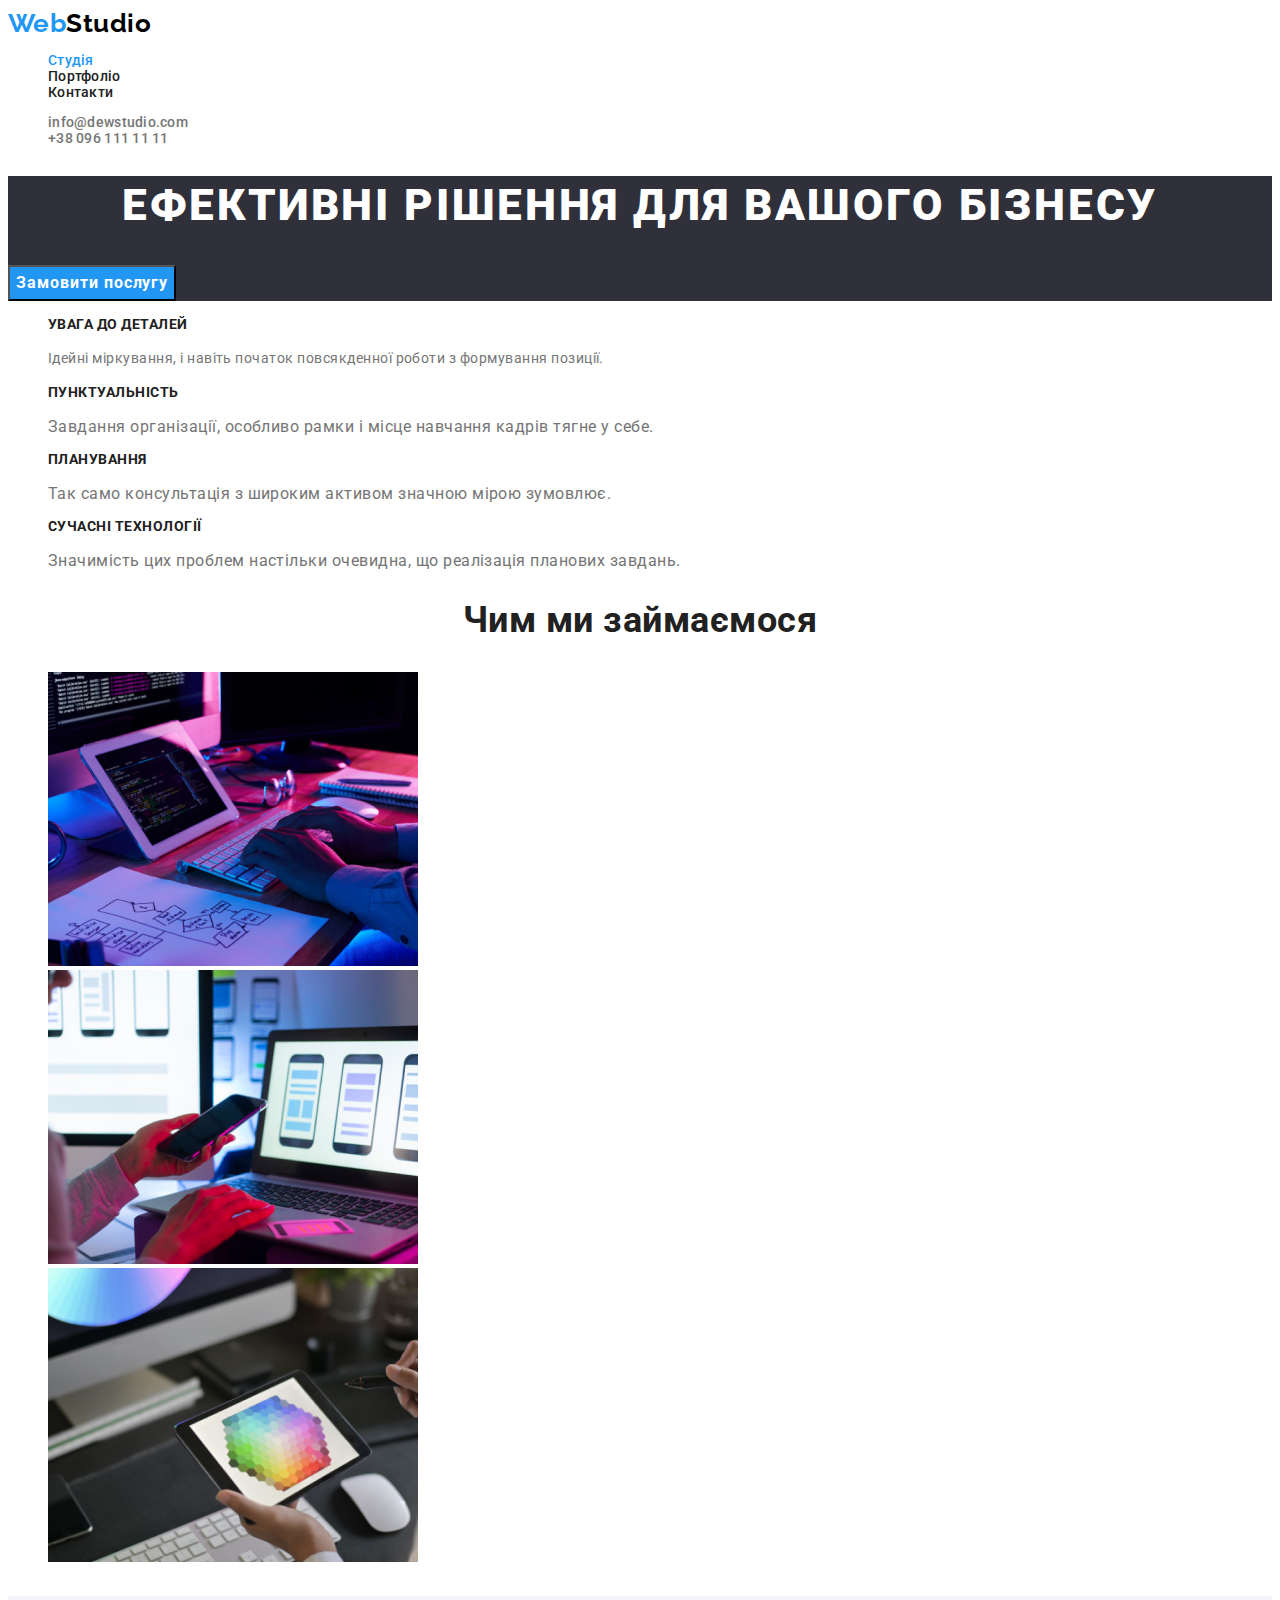
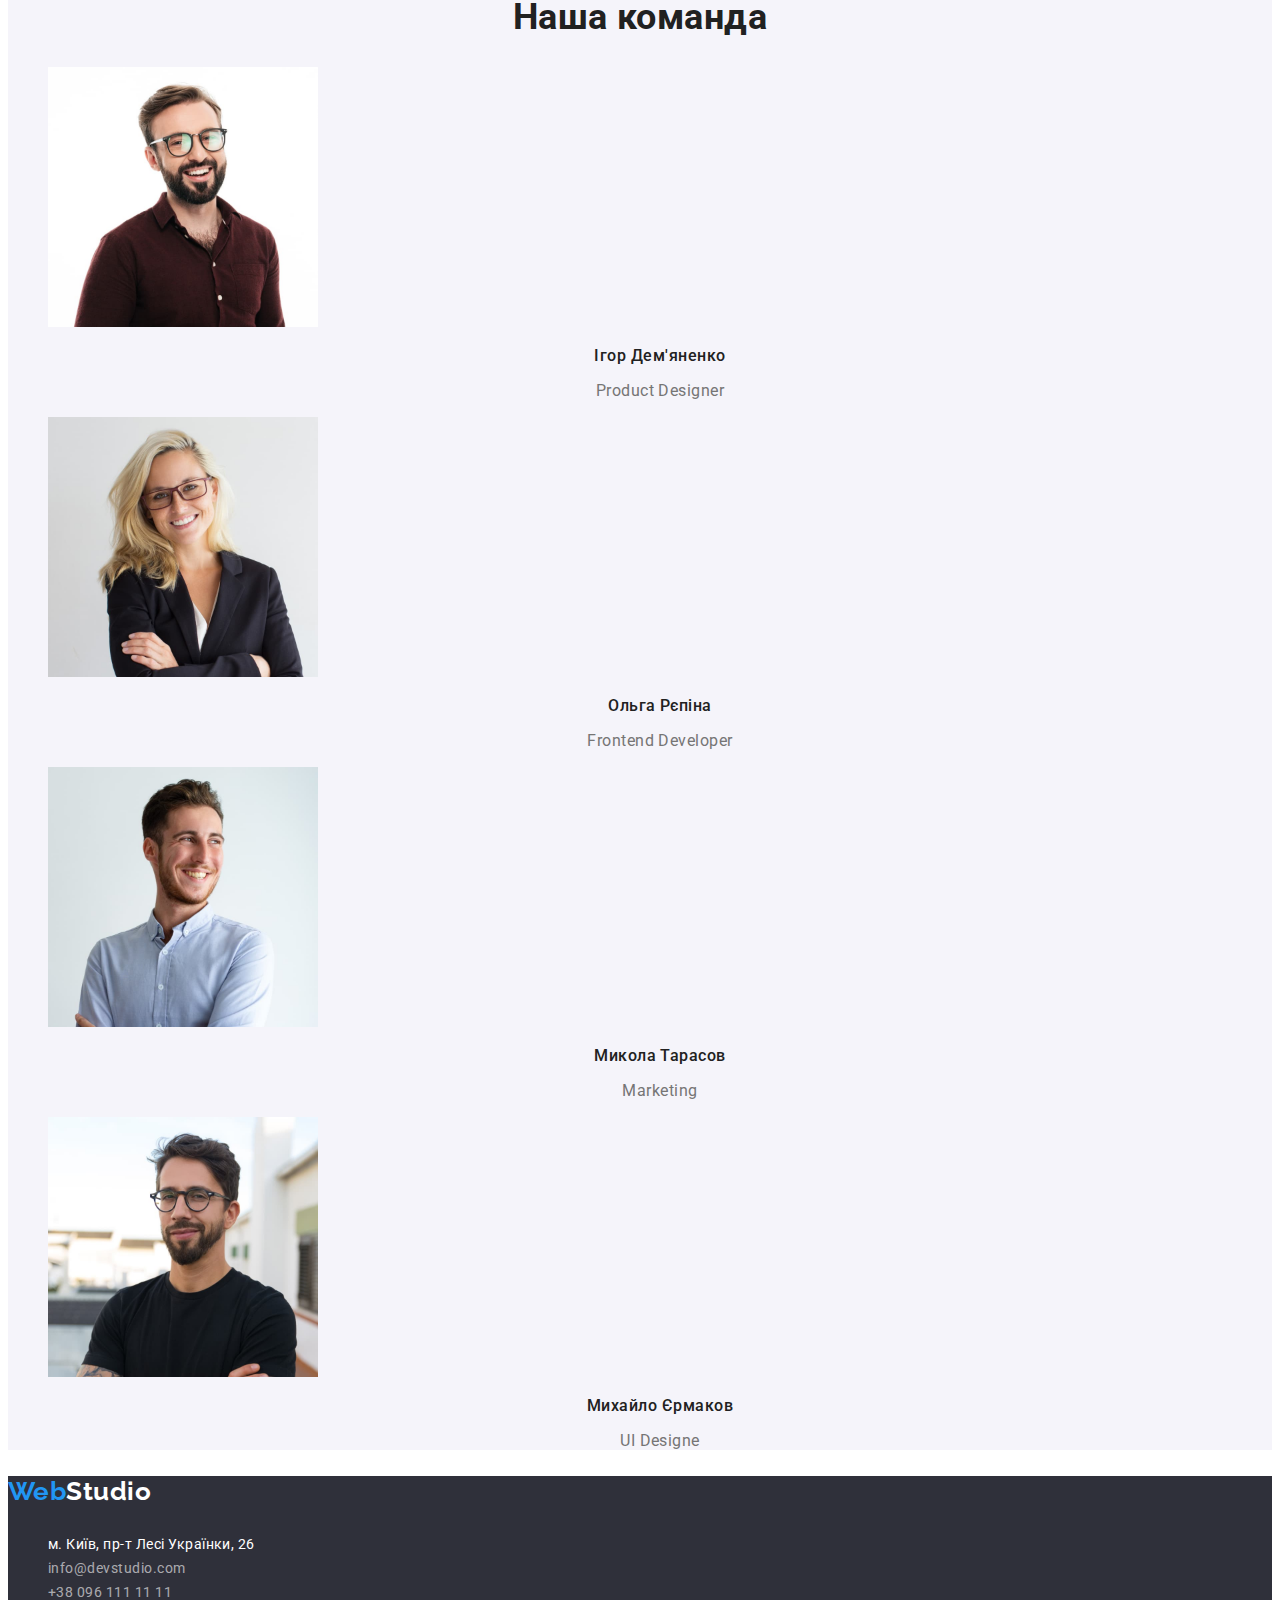
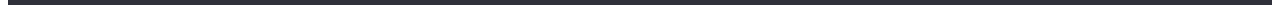
==== index.html @ 4470a8de "Initial commit" ====
<!DOCTYPE html>
<html lang="uk">
  <head>
    <meta charset="UTF-8" />
    <meta http-equiv="X-UA-Compatible" content="IE=edge" />
    <meta name="viewport" content="width=device-width, initial-scale=1.0" />
    <title>WebStudio2.1</title>
    <link rel="preconnect" href="https://fonts.googleapis.com" />
    <link rel="preconnect" href="https://fonts.gstatic.com" crossorigin />
    <link
      href="https://fonts.googleapis.com/css2?family=Raleway:wght@700&family=Roboto:wght@400;500;700;900&display=swap"
      rel="stylesheet"
    />
    <link rel="stylesheet" href="./css/styles.css" />
  </head>
  <body>
    <header>
      <nav>
        <a href="./index.html" class="logo">Web<span class="logo-nav">Studio</span></a>
        <ul class="nav-list">
          <li><a href="./index.html" class="nav-link curent">Студія</a></li>
          <li><a href="./portfolio.html" class="nav-link">Портфоліо</a></li>
          <li><a href="#" class="nav-link">Контакти</a></li>
        </ul>
      </nav>
      <ul class="nav-list">
        <li><a href="mailto:info@dewstudio.com" class="nav-button">info@dewstudio.com</a></li>
        <li><a href="tel:+380961111111" class="nav-button">+38 096 111 11 11</a></li>
      </ul>
    </header>
    <main>
      <section class="hero">
        <h1 class="hero-title">Ефективні рішення для вашого бізнесу</h1>
        <button type="button" class="hero-button">Замовити послугу</button>
      </section>
      <section class="benefits">
        <h2 class="visually-hidden">Наші переваги</h2>
        <ul class="benefits-list">
          <li>
            <h3 class="benefits-list-title">Увага до деталей</h3>
            <p class="benefits-discraption">Ідейні міркування, і навіть початок повсякденної роботи з формування позиції.</p>
          </li>
          <li>
            <h3 class="benefits-list-title">Пунктуальність</h3>
            <p>Завдання організації, особливо рамки і місце навчання кадрів тягне у себе.</p>
          </li>
          <li>
            <h3 class="benefits-list-title">Планування</h3>
            <p>Так само консультація з широким активом значною мірою зумовлює.</p>
          </li>
          <li>
            <h3 class="benefits-list-title">Сучасні технології</h3>
            <p>Значимість цих проблем настільки очевидна, що реалізація планових завдань.</p>
          </li>
        </ul>
      </section>
      <section class="discription">
        <h2 class="discription-title">Чим ми займаємося</h2>
        <ul class="discription-list">
          <li>
            <img src="./images/boxone.png" alt="людина верстає код" width="370" />
          </li>
          <li>
            <img src="./images/box2.png" alt="людина створює додатки для смартфонів" width="370" />
          </li>
          <li>
            <img
              src="./images/box3.png"
              alt="людина обирає колір з політри на смартфоні"
              width="370"
            />
          </li>
        </ul>
      </section>
      <section class="team">
        <h2 class="team-title">Наша команда</h2>
        <ul class="team-list">
          <li>
            <img src="./images/igor.jpg" alt="чоловік в окулярах" width="270" />
            <h3 class="team-name">Ігор Дем'яненко</h3>
            <p class="team-position">Product Designer</p>
          </li>
          <li>
            <img src="./images/olga.jpg" alt="білява дівчинка в окулярах" width="270" />
            <h3 class="team-name">Ольга Рєпіна</h3>
            <p class="team-position">Frontend Developer</p>
          </li>
          <li>
            <img src="./images/mikola.jpg" alt="чоловік в сорочці посміхається" width="270" />
            <h3 class="team-name">Микола Тарасов</h3>
            <p class="team-position">Marketing</p>
          </li>
          <li>
            <img
              src="./images/mihaylo.jpg"
              alt="чоловік в окулярах та чорній футболці"
              width="270"
            />
            <h3 class="team-name">Михайло Єрмаков</h3>
            <p class="team-position">UI Designe</p>
          </li>
        </ul>
      </section>
    </main>
    <footer class="contacts">
      <p class="logo">Web<span class="logo-footer">Studio</span></p>
      <address>
        <ul class="contact-list">
          <li>
            <a
              href="https://goo.gl/maps/CPtrU1FHBa2aNyZL9"
              target="_blank"
              rel="noopener noreferrer nofollow"
              class="contact-adress"
              >м. Київ, пр-т Лесі Українки, 26</a
            >
          </li>
          <li><a href="mailto:info@devstudio.com" class="contact-mail">info@devstudio.com</a></li>
          <li><a href="tel:+380961111111" class="contact-tel">+38 096 111 11 11</a></li>
        </ul>
      </address>
    </footer>
  </body>
</html>
---- css/styles.css ----
/* основной фоновий цвет */
/* основной цвет текста */
/* color: ; */
/* вторичный цвет фона */
/* #2F303A */
/* акцент */
/* #2196F3 */
/* вторичний цвет текста */
/*  */

:root {
    --primary-text-color: #757575;
    --title-text-color: #212121;
    --accent-color: #2196F3;
    --alternative-accent-color: #188CE8;
    --alternative-text-color: #FFFFFF;
    --logo-text-color: #000000;
    --contacts-transparent-text: rgba(255, 255, 255, 0.6);
    --primary-background-color: #FFFFFF;
    --secondary-background-color: #2F303A;
    --alternative-background-color: #F5F4FA;
    }

body {
    background-color: var(--primary-background-color);
    color: var(--primary-text-color);
    font-family: Roboto, sans-serif;
    letter-spacing: 0.03em;
}
/* логотип */

.logo {
    color: var(--accent-color);
    text-decoration: none;
    font-family: Raleway, sans-serif;
    font-weight: 700;
    font-size: 26px;
    line-height: 1.19;
    
}
.logo-nav {
    color: var(--logo-text-color)}

    /* навигация */

.nav-list,
.nav-button {
    font-weight: 500;
    font-size: 14px;
    line-height:1.14;
    letter-spacing: 0.02em;
}


.nav-list {
    list-style: none;
}

.nav-link {
    color: var(--title-text-color);
    text-decoration: none;
    }
.nav-link:hover,
.nav-link:focus {
    color: var(--accent-color);
    }

.nav-button {
    color: var(--primary-text-color);
    text-decoration: none;}

.nav-button:hover,
.nav-button:focus {
    color: var(--accent-color);}

    .curent {
        color: var(--accent-color);
    }
    /* Герой */

.hero {
    background-color: var(--secondary-background-color);
}

.hero-title {
    color: var(--alternative-text-color);
    font-weight: 900;
    font-size: 44px;
    line-height: 1.36;
    text-align: center;
    letter-spacing: 0.06em;
    text-transform: uppercase;
    border: transparent;
}

.hero-button {
    background-color: var(--accent-color);
    color: var(--alternative-text-color);
    font-family: inherit;
    font-weight: 700;
    font-size: 16px;
    line-height: 1.87;
    letter-spacing: 0.06em;
    cursor: pointer;
}


.hero-button:hover,
.hero-button:focus {
    background-color: var(--alternative-accent-color);
}
/* Наши преимущества */

.visually-hidden {
    position: absolute;
    white-space: nowrap;
    width: 1px;
    height: 1px;
    overflow: hidden;
    border: 0;
    padding: 0;
    clip: rect(0 0 0 0);
    clip-path: inset(50%);
    margin: -1px;
}

.benefits-list-title {
    color: var(--title-text-color);
    font-weight: 700;
    font-size: 14px;
    line-height: 1.14;
    text-transform: uppercase;
}

.benefits-list {
    list-style: none;
}

.benefits-discraption {
    font-size: 14px;
    line-height: 1.71;
}

/* Чем мы занимаемся */

.discription-title {
    color: var(--title-text-color);
    font-weight: 700;
    font-size: 36px;
    line-height: 1.16;
    text-align: center;
}

.discription-list {
    list-style: none;
}

/* Наша команда */

.team {
    background-color: var(--alternative-background-color);
}

.team-title {
    color: var(--title-text-color);
    font-weight: 700;
    font-size: 36px;
    line-height: 1,16;
    text-align: center;
}

.team-list {
    list-style: none;
}

.team-name {      
    color: var(--title-text-color);
    font-weight: 500;
    font-size: 16px;
    line-height: 1.18;
    text-align: center;
}

.team-position {

    font-weight: 400;
    font-size: 16px;
    line-height: 1.18;
    text-align: center;
}

/* Футер */

.contacts {
    background-color: var(--secondary-background-color);
}

.logo-footer {
    color: var(--alternative-text-color);
}

.contact-list {
    list-style: none;
    
}

.contact-adress {
    color: var(--alternative-text-color);
    text-decoration: none;
    font-style: normal;
    font-size: 14px;
    line-height: 1.71;
}

.contact-mail,
.contact-tel {
    color: var(--contacts-transparent-text);
    text-decoration: none;
    font-style: normal;
    font-size: 14px;
    line-height: 1.71;
}

.contact-adress:hover,
.contact-adress:focus,
.contact-mail:hover,
.contact-mail:focus,
.contact-tel:hover,
.contact-tel:focus {
    color: var(--accent-color);
}

/* Портфоліо */

/* Фільтри */

.filters {
    list-style: none;
}

.filter-button {
    background-color: var(--alternative-background-color);
    color: var(--title-text-color);
    font-family: inherit;
    font-weight: 500;
    font-size: 16px;
    line-height: 1.62;
    text-align: center;
    letter-spacing: 0.03em;
    border: transparent;
    cursor:pointer;
    }

.filter-button:hover,
.filter-button:focus {
    background-color: var(--accent-color);
    color: var(--alternative-text-color);
}

/* Проекты */

.project-list {
    list-style: none;
}

.projects-title {
    color:  var(--title-text-color);
}
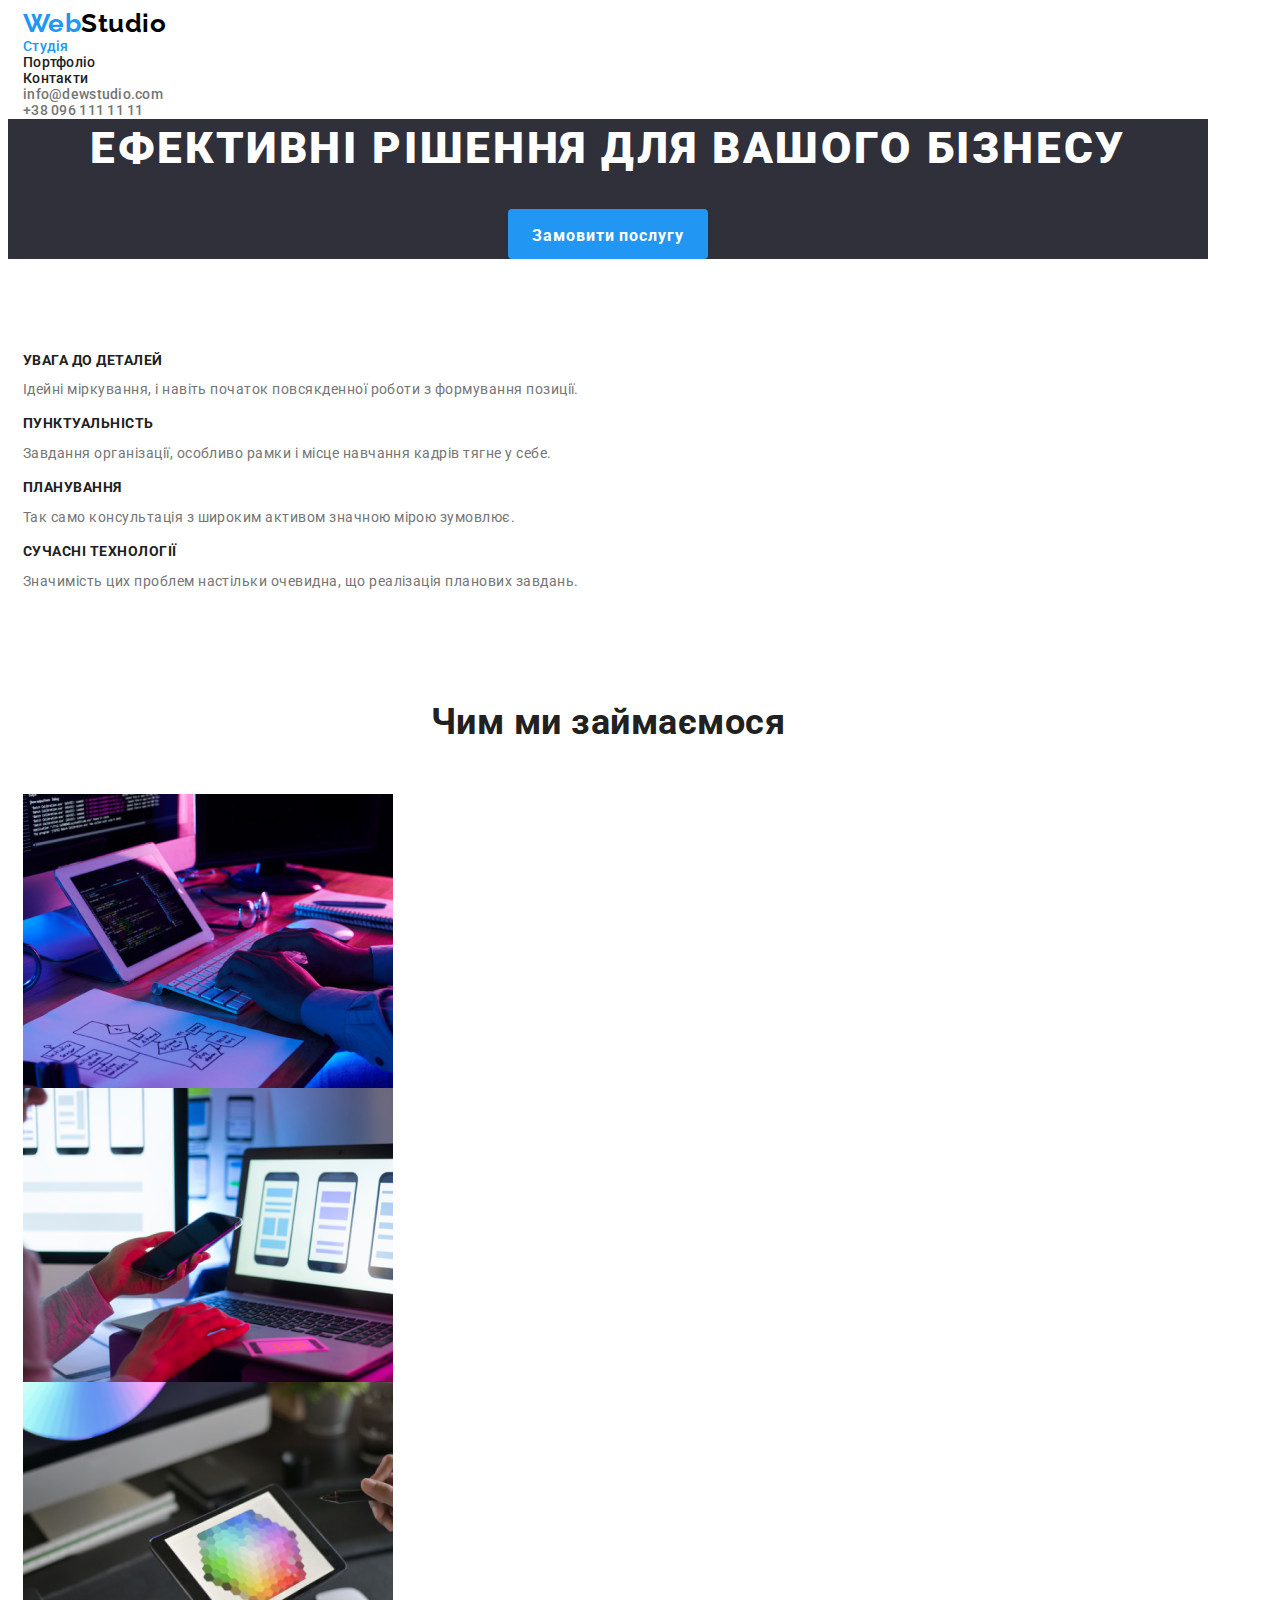
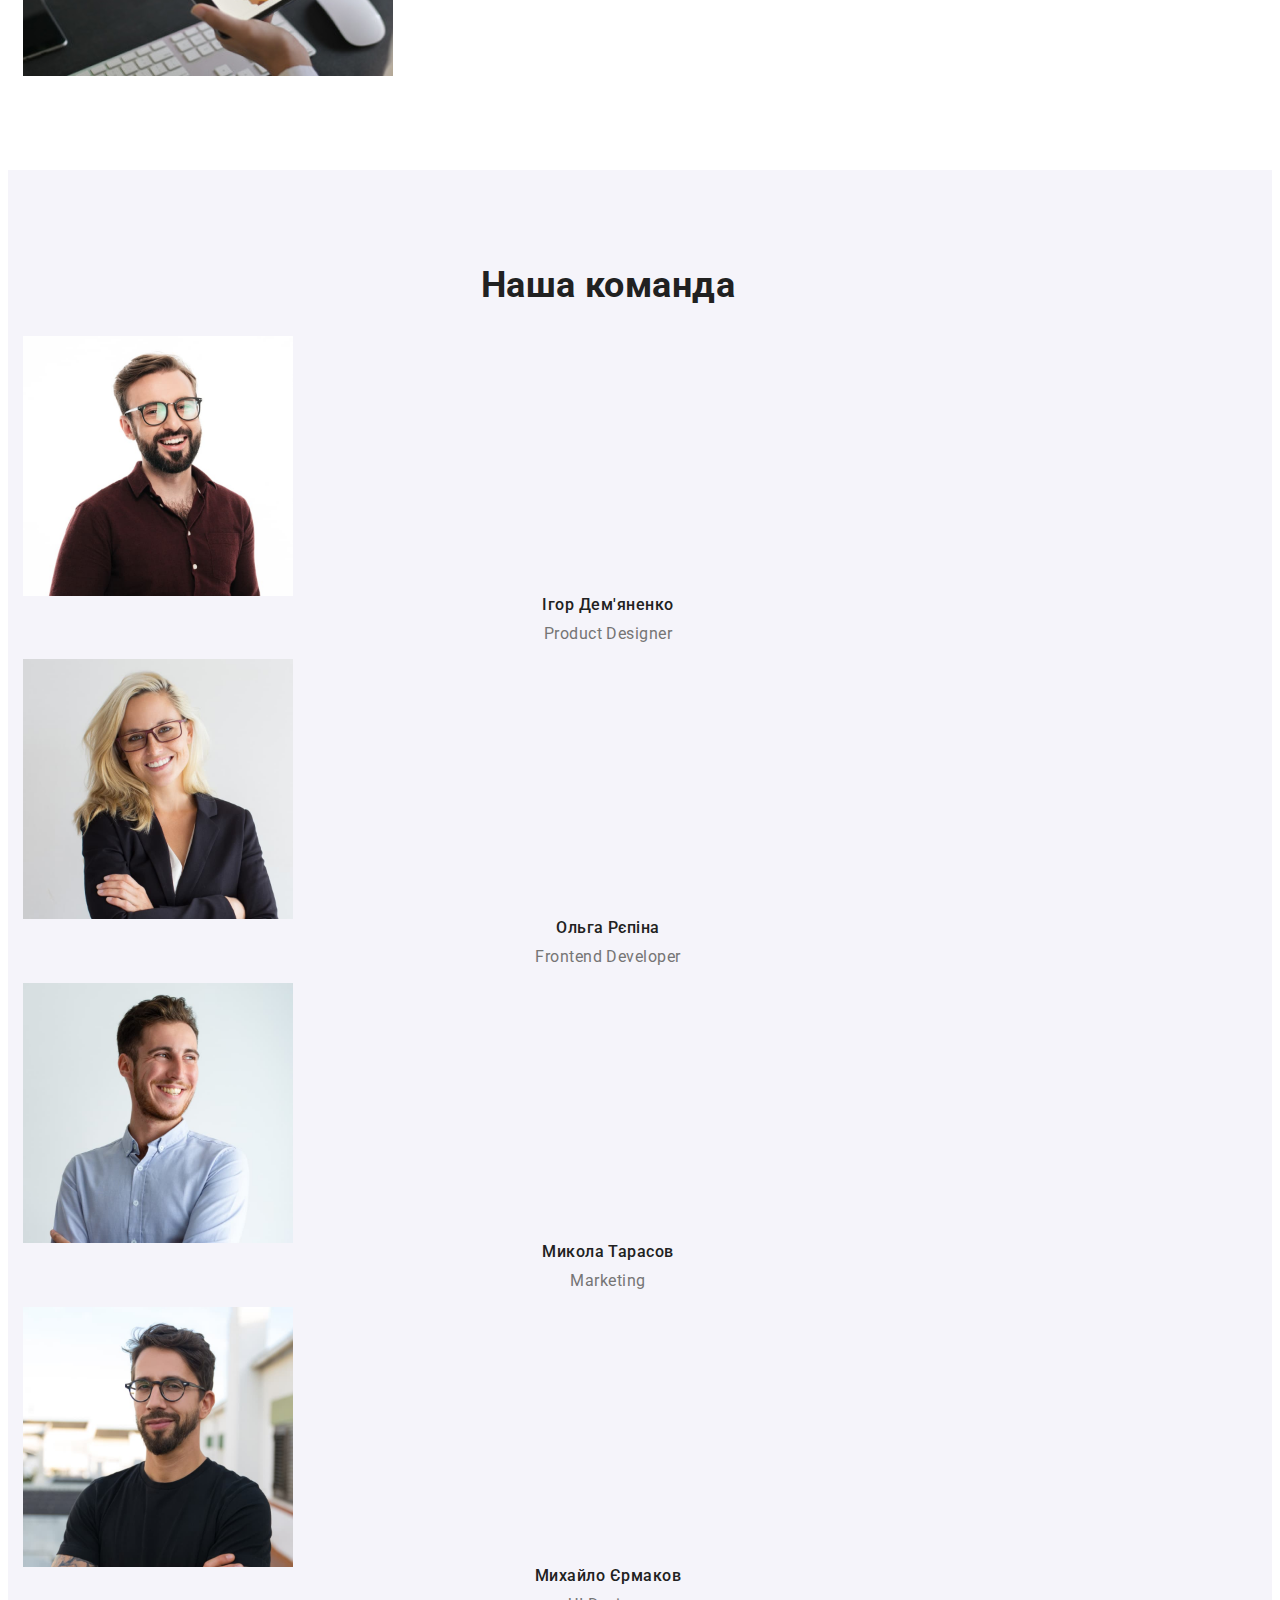
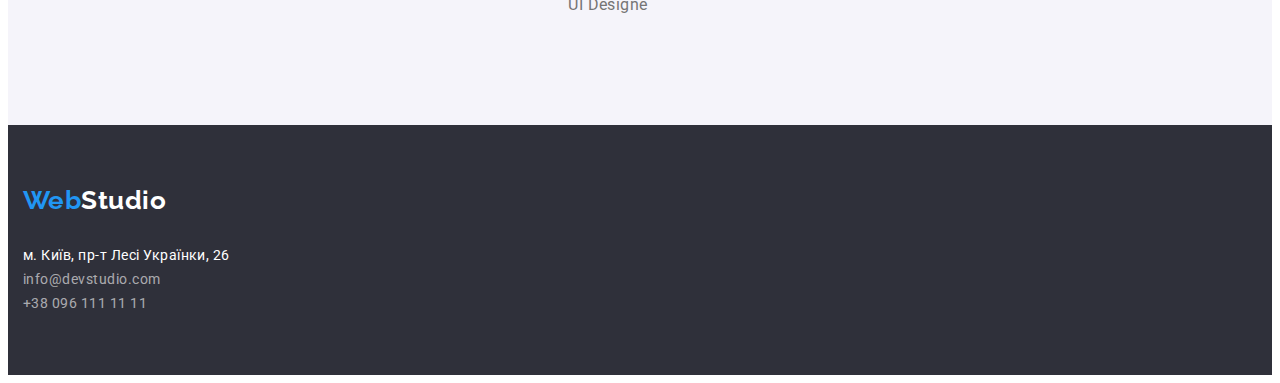
==== commit 5fb6ffcc: "устанавливает отступы элементов" ====
--- a/index.html
+++ b/index.html
@@ -11,114 +11,139 @@
       href="https://fonts.googleapis.com/css2?family=Raleway:wght@700&family=Roboto:wght@400;500;700;900&display=swap"
       rel="stylesheet"
     />
+    <link
+      rel="stylesheet"
+      href="https://cdnjs.cloudflare.com/ajax/libs/modern-normalize/1.1.0/modern-normalize.min.css"
+      integrity="sha512-wpPYUAdjBVSE4KJnH1VR1HeZfpl1ub8YT/NKx4PuQ5NmX2tKuGu6U/JRp5y+Y8XG2tV+wKQpNHVUX03MfMFn9Q=="
+      crossorigin="anonymous"
+      referrerpolicy="no-referrer"
+    />
     <link rel="stylesheet" href="./css/styles.css" />
   </head>
   <body>
     <header>
-      <nav>
-        <a href="./index.html" class="logo">Web<span class="logo-nav">Studio</span></a>
-        <ul class="nav-list">
-          <li><a href="./index.html" class="nav-link curent">Студія</a></li>
-          <li><a href="./portfolio.html" class="nav-link">Портфоліо</a></li>
-          <li><a href="#" class="nav-link">Контакти</a></li>
+      <div class="container">
+        <nav>
+          <a href="./index.html" class="logo">Web<span class="logo-nav">Studio</span></a>
+          <ul class="nav list">
+            <li><a href="./index.html" class="nav-link curent">Студія</a></li>
+            <li><a href="./portfolio.html" class="nav-link">Портфоліо</a></li>
+            <li><a href="#" class="nav-link">Контакти</a></li>
+          </ul>
+        </nav>
+        <ul class="nav list">
+          <li><a href="mailto:info@dewstudio.com" class="nav-button">info@dewstudio.com</a></li>
+          <li><a href="tel:+380961111111" class="nav-button">+38 096 111 11 11</a></li>
         </ul>
-      </nav>
-      <ul class="nav-list">
-        <li><a href="mailto:info@dewstudio.com" class="nav-button">info@dewstudio.com</a></li>
-        <li><a href="tel:+380961111111" class="nav-button">+38 096 111 11 11</a></li>
-      </ul>
+      </div>
     </header>
     <main>
-      <section class="hero">
-        <h1 class="hero-title">Ефективні рішення для вашого бізнесу</h1>
-        <button type="button" class="hero-button">Замовити послугу</button>
+      <section class="hero section">
+        <div class="container">
+          <h1 class="hero-title">Ефективні рішення для вашого бізнесу</h1>
+          <button type="button" class="hero-button">Замовити послугу</button>
+        </div>
       </section>
-      <section class="benefits">
-        <h2 class="visually-hidden">Наші переваги</h2>
-        <ul class="benefits-list">
-          <li>
-            <h3 class="benefits-list-title">Увага до деталей</h3>
-            <p class="benefits-discraption">Ідейні міркування, і навіть початок повсякденної роботи з формування позиції.</p>
-          </li>
-          <li>
-            <h3 class="benefits-list-title">Пунктуальність</h3>
-            <p>Завдання організації, особливо рамки і місце навчання кадрів тягне у себе.</p>
-          </li>
-          <li>
-            <h3 class="benefits-list-title">Планування</h3>
-            <p>Так само консультація з широким активом значною мірою зумовлює.</p>
-          </li>
-          <li>
-            <h3 class="benefits-list-title">Сучасні технології</h3>
-            <p>Значимість цих проблем настільки очевидна, що реалізація планових завдань.</p>
-          </li>
-        </ul>
+      <section class="benefits section">
+        <div class="container">
+          <h2 class="visually-hidden">Наші переваги</h2>
+          <ul class="benefits list">
+            <li>
+              <h3 class="benefits-list-title">Увага до деталей</h3>
+              <p class="benefits-discription">
+                Ідейні міркування, і навіть початок повсякденної роботи з формування позиції.
+              </p>
+            </li>
+            <li>
+              <h3 class="benefits-list-title">Пунктуальність</h3>
+              <p class="benefits-discription">Завдання організації, особливо рамки і місце навчання кадрів тягне у себе.</p>
+            </li>
+            <li>
+              <h3 class="benefits-list-title">Планування</h3>
+              <p class="benefits-discription">Так само консультація з широким активом значною мірою зумовлює.</p>
+            </li>
+            <li>
+              <h3 class="benefits-list-title">Сучасні технології</h3>
+              <p class="benefits-discription">Значимість цих проблем настільки очевидна, що реалізація планових завдань.</p>
+            </li>
+          </ul>
+        </div>
       </section>
-      <section class="discription">
-        <h2 class="discription-title">Чим ми займаємося</h2>
-        <ul class="discription-list">
-          <li>
-            <img src="./images/boxone.png" alt="людина верстає код" width="370" />
-          </li>
-          <li>
-            <img src="./images/box2.png" alt="людина створює додатки для смартфонів" width="370" />
-          </li>
-          <li>
-            <img
-              src="./images/box3.png"
-              alt="людина обирає колір з політри на смартфоні"
-              width="370"
-            />
-          </li>
-        </ul>
+      <section class="discription section">
+        <div class="container">
+          <h2 class="discription-title">Чим ми займаємося</h2>
+          <ul class="discription list">
+            <li>
+              <img src="./images/boxone.png" alt="людина верстає код" width="370" />
+            </li>
+            <li>
+              <img
+                src="./images/box2.png"
+                alt="людина створює додатки для смартфонів"
+                width="370"
+              />
+            </li>
+            <li>
+              <img
+                src="./images/box3.png"
+                alt="людина обирає колір з політри на смартфоні"
+                width="370"
+              />
+            </li>
+          </ul>
+        </div>
       </section>
-      <section class="team">
-        <h2 class="team-title">Наша команда</h2>
-        <ul class="team-list">
-          <li>
-            <img src="./images/igor.jpg" alt="чоловік в окулярах" width="270" />
-            <h3 class="team-name">Ігор Дем'яненко</h3>
-            <p class="team-position">Product Designer</p>
-          </li>
-          <li>
-            <img src="./images/olga.jpg" alt="білява дівчинка в окулярах" width="270" />
-            <h3 class="team-name">Ольга Рєпіна</h3>
-            <p class="team-position">Frontend Developer</p>
-          </li>
-          <li>
-            <img src="./images/mikola.jpg" alt="чоловік в сорочці посміхається" width="270" />
-            <h3 class="team-name">Микола Тарасов</h3>
-            <p class="team-position">Marketing</p>
-          </li>
-          <li>
-            <img
-              src="./images/mihaylo.jpg"
-              alt="чоловік в окулярах та чорній футболці"
-              width="270"
-            />
-            <h3 class="team-name">Михайло Єрмаков</h3>
-            <p class="team-position">UI Designe</p>
-          </li>
-        </ul>
+      <section class="team section">
+        <div class="container">
+          <h2 class="team-title">Наша команда</h2>
+          <ul class="team list">
+            <li>
+              <img src="./images/igor.jpg" alt="чоловік в окулярах" width="270" />
+              <h3 class="team-name">Ігор Дем'яненко</h3>
+              <p class="team-position">Product Designer</p>
+            </li>
+            <li>
+              <img src="./images/olga.jpg" alt="білява дівчинка в окулярах" width="270" />
+              <h3 class="team-name">Ольга Рєпіна</h3>
+              <p class="team-position">Frontend Developer</p>
+            </li>
+            <li>
+              <img src="./images/mikola.jpg" alt="чоловік в сорочці посміхається" width="270" />
+              <h3 class="team-name">Микола Тарасов</h3>
+              <p class="team-position">Marketing</p>
+            </li>
+            <li>
+              <img
+                src="./images/mihaylo.jpg"
+                alt="чоловік в окулярах та чорній футболці"
+                width="270"
+              />
+              <h3 class="team-name">Михайло Єрмаков</h3>
+              <p class="team-position">UI Designe</p>
+            </li>
+          </ul>
+        </div>
       </section>
     </main>
-    <footer class="contacts">
-      <p class="logo">Web<span class="logo-footer">Studio</span></p>
-      <address>
-        <ul class="contact-list">
-          <li>
-            <a
-              href="https://goo.gl/maps/CPtrU1FHBa2aNyZL9"
-              target="_blank"
-              rel="noopener noreferrer nofollow"
-              class="contact-adress"
-              >м. Київ, пр-т Лесі Українки, 26</a
-            >
-          </li>
-          <li><a href="mailto:info@devstudio.com" class="contact-mail">info@devstudio.com</a></li>
-          <li><a href="tel:+380961111111" class="contact-tel">+38 096 111 11 11</a></li>
-        </ul>
-      </address>
+    <footer class="contacts section">
+      <div class="container">
+        <p class="logo">Web<span class="logo-footer">Studio</span></p>
+        <address>
+          <ul class="contact list">
+            <li>
+              <a
+                href="https://goo.gl/maps/CPtrU1FHBa2aNyZL9"
+                target="_blank"
+                rel="noopener noreferrer nofollow"
+                class="contact-adress"
+                >м. Київ, пр-т Лесі Українки, 26</a
+              >
+            </li>
+            <li><a href="mailto:info@devstudio.com" class="contact-mail">info@devstudio.com</a></li>
+            <li><a href="tel:+380961111111" class="contact-tel">+38 096 111 11 11</a></li>
+          </ul>
+        </address>
+      </div>
     </footer>
   </body>
 </html>
--- a/css/styles.css
+++ b/css/styles.css
@@ -21,12 +21,57 @@
     --alternative-background-color: #F5F4FA;
     }
 
+/* Стили для обнуления верхних отступов у элементов */
+h1,
+h2,
+h3,
+h4,
+h5,
+h6,
+p {
+    margin-top: 0;
+}
+
+/* Класс для обнуления базовых свойств у списков (ul) */
+.list {
+    list-style: none;
+    padding-left: 0;
+    margin: 0;
+}
+
+/* Класс для обнуления базовых свойств у ссылок */
+.link {
+    text-decoration: none;
+    color: inherit;
+}
+
+/* Свойства для корректного отображения картинок */
+img {
+    display: block;
+    max-width: 100%;
+    height: auto;
+}
+
+/* Свойства для обнуления курсива у address */
+address {
+    font-style: normal;
+}
+
 body {
     background-color: var(--primary-background-color);
     color: var(--primary-text-color);
     font-family: Roboto, sans-serif;
     letter-spacing: 0.03em;
 }
+
+* {
+    box-sizing: border-box;
+}
+.container {
+   width: 1200px; 
+   padding-left: 15px;
+   padding-right: 15px;
+}
 /* логотип */
 
 .logo {
@@ -43,7 +88,7 @@
 
     /* навигация */
 
-.nav-list,
+.nav.list,
 .nav-button {
     font-weight: 500;
     font-size: 14px;
@@ -51,10 +96,6 @@
     letter-spacing: 0.02em;
 }
 
-
-.nav-list {
-    list-style: none;
-}
 
 .nav-link {
     color: var(--title-text-color);
@@ -80,6 +121,8 @@
 
 .hero {
     background-color: var(--secondary-background-color);
+    display: inline-block;
+    text-align: center;
 }
 
 .hero-title {
@@ -87,10 +130,12 @@
     font-weight: 900;
     font-size: 44px;
     line-height: 1.36;
-    text-align: center;
+    
     letter-spacing: 0.06em;
     text-transform: uppercase;
-    border: transparent;
+    border: transparent; 
+
+    margin-bottom: 30px;
 }
 
 .hero-button {
@@ -101,7 +146,15 @@
     font-size: 16px;
     line-height: 1.87;
     letter-spacing: 0.06em;
+    text-align: center;
     cursor: pointer;
+
+    display: inline-block;
+    border-radius: 4px;
+    border-color: transparent;
+    min-width: 200px;
+    height: 50px;
+    padding: 10px 20px;
 }
 
 
@@ -110,6 +163,10 @@
     background-color: var(--alternative-accent-color);
 }
 /* Наши преимущества */
+.benefits.section {
+    padding-top: 94px;
+    padding-bottom: 94px;
+}
 
 .visually-hidden {
     position: absolute;
@@ -130,18 +187,20 @@
     font-size: 14px;
     line-height: 1.14;
     text-transform: uppercase;
-}
-
-.benefits-list {
-    list-style: none;
-}
-
-.benefits-discraption {
+    margin-bottom: 10px;
+}
+
+
+.benefits-discription {
     font-size: 14px;
     line-height: 1.71;
 }
 
 /* Чем мы занимаемся */
+
+.discription.section {
+    padding-bottom: 94px;
+}
 
 .discription-title {
     color: var(--title-text-color);
@@ -149,28 +208,25 @@
     font-size: 36px;
     line-height: 1.16;
     text-align: center;
-}
-
-.discription-list {
-    list-style: none;
+
+    margin-bottom: 50px;
 }
 
 /* Наша команда */
-
+.team.section {
+    padding: 94px 0px;
+}
 .team {
     background-color: var(--alternative-background-color);
 }
 
+
 .team-title {
     color: var(--title-text-color);
     font-weight: 700;
     font-size: 36px;
     line-height: 1,16;
     text-align: center;
-}
-
-.team-list {
-    list-style: none;
 }
 
 .team-name {      
@@ -179,6 +235,7 @@
     font-size: 16px;
     line-height: 1.18;
     text-align: center;
+    margin-bottom: 10px;
 }
 
 .team-position {
@@ -191,17 +248,20 @@
 
 /* Футер */
 
-.contacts {
+.contacts.section {
     background-color: var(--secondary-background-color);
-}
-
+    padding: 60px 0px;
+}
+
+.contacts.section p {
+    margin-bottom: 28px;
+}
 .logo-footer {
     color: var(--alternative-text-color);
 }
 
-.contact-list {
-    list-style: none;
-    
+.contact.list a {
+    margin-bottom: 12px;
 }
 
 .contact-adress {
@@ -234,9 +294,7 @@
 
 /* Фільтри */
 
-.filters {
-    list-style: none;
-}
+
 
 .filter-button {
     background-color: var(--alternative-background-color);
@@ -259,9 +317,7 @@
 
 /* Проекты */
 
-.project-list {
-    list-style: none;
-}
+
 
 .projects-title {
     color:  var(--title-text-color);
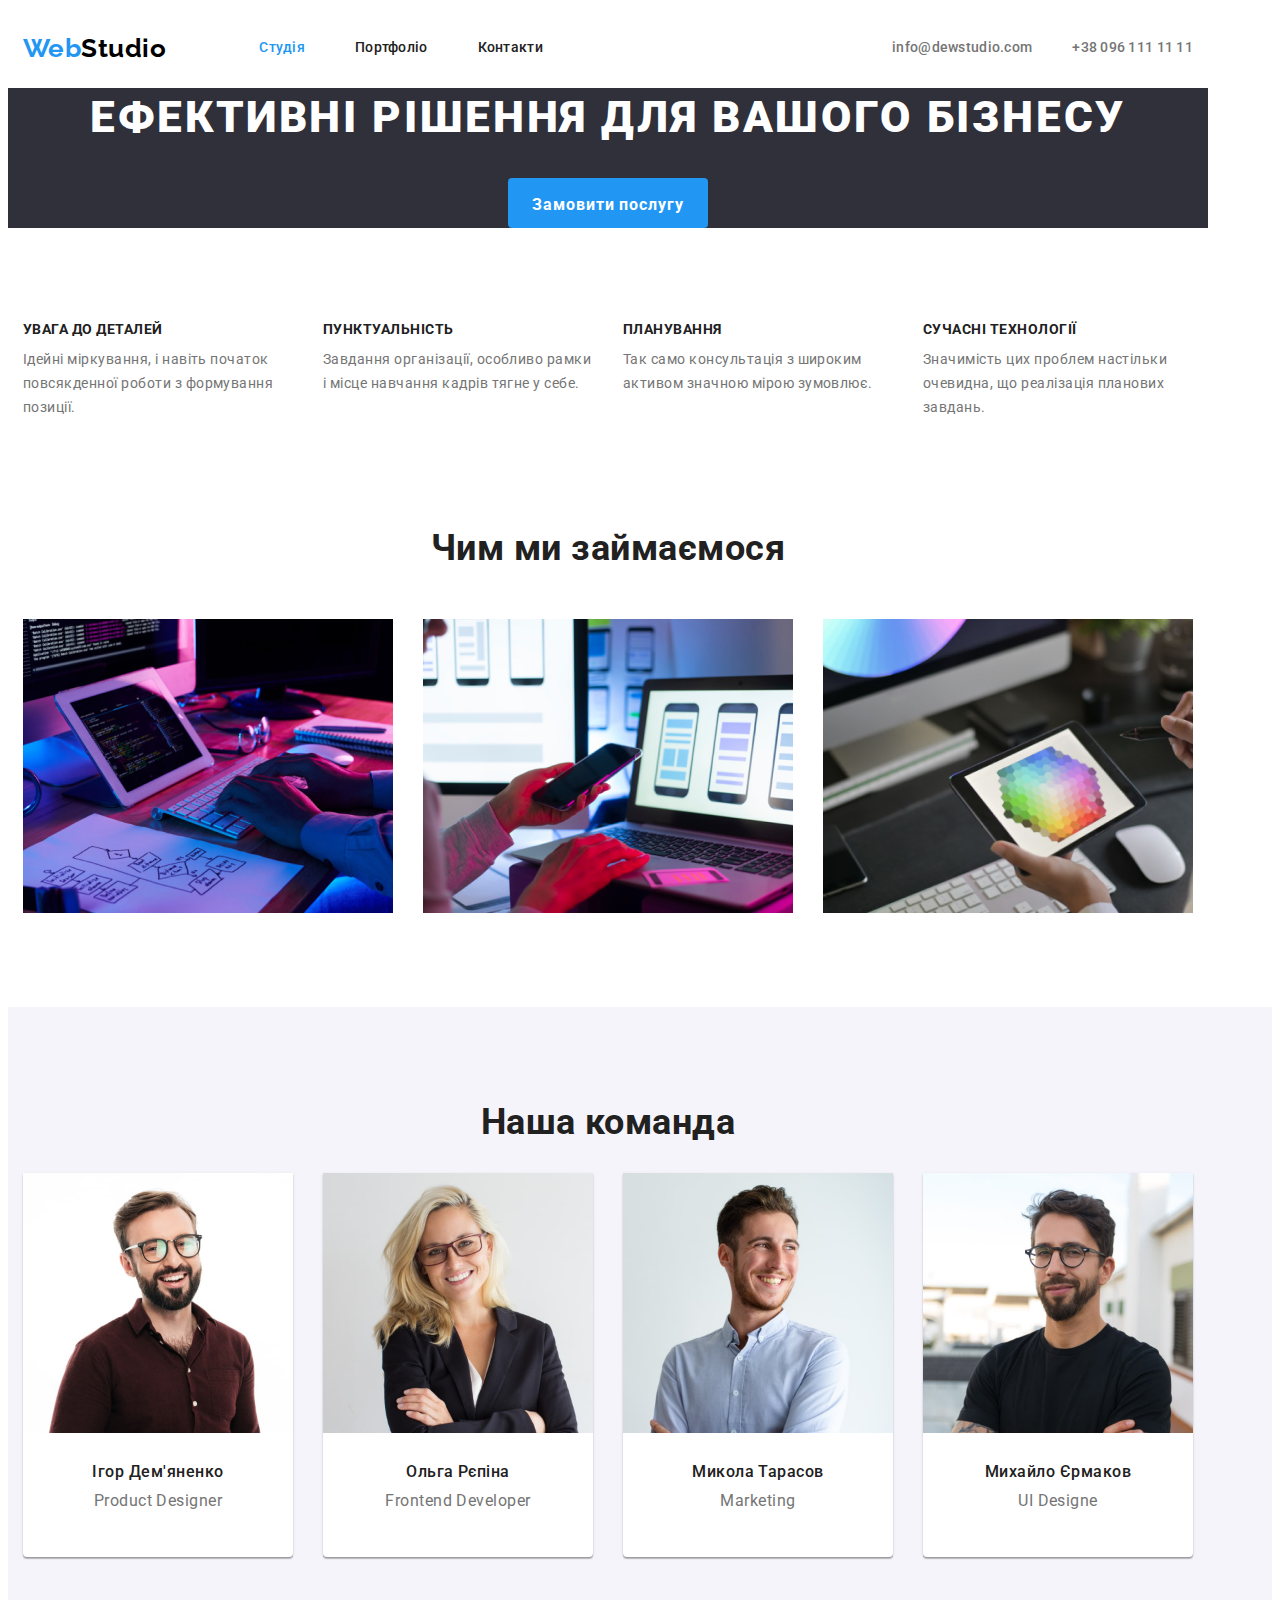
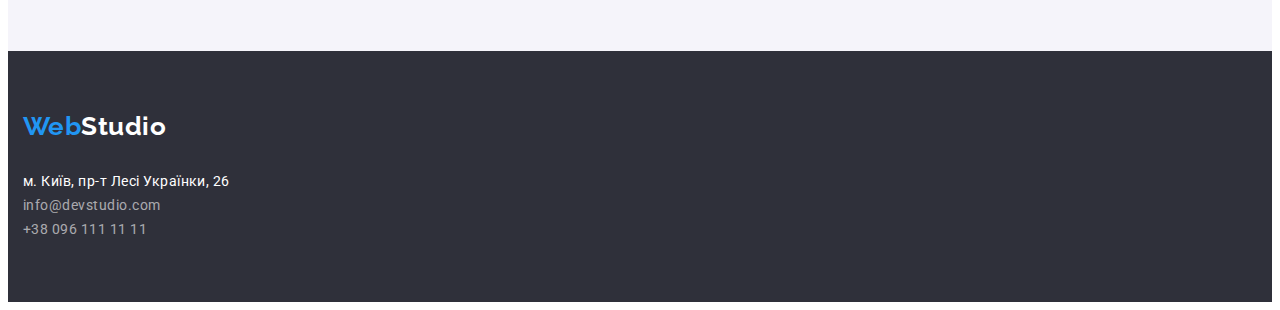
==== commit b8c40d2f: "Завершает разметку первой страницы" ====
--- a/index.html
+++ b/index.html
@@ -22,18 +22,22 @@
   </head>
   <body>
     <header>
-      <div class="container">
-        <nav>
+      <div class="container page-header">
+        <nav class="nav-flex">
           <a href="./index.html" class="logo">Web<span class="logo-nav">Studio</span></a>
           <ul class="nav list">
-            <li><a href="./index.html" class="nav-link curent">Студія</a></li>
-            <li><a href="./portfolio.html" class="nav-link">Портфоліо</a></li>
-            <li><a href="#" class="nav-link">Контакти</a></li>
+            <li class="item"><a href="./index.html" class="nav-link curent">Студія</a></li>
+            <li class="item"><a href="./portfolio.html" class="nav-link">Портфоліо</a></li>
+            <li class="item"><a href="#" class="nav-link">Контакти</a></li>
           </ul>
         </nav>
-        <ul class="nav list">
-          <li><a href="mailto:info@dewstudio.com" class="nav-button">info@dewstudio.com</a></li>
-          <li><a href="tel:+380961111111" class="nav-button">+38 096 111 11 11</a></li>
+        <ul class="nav list contact">
+          <li class="contact-item">
+            <a href="mailto:info@dewstudio.com" class="nav-button">info@dewstudio.com</a>
+          </li>
+          <li class="contact-item">
+            <a href="tel:+380961111111" class="nav-button">+38 096 111 11 11</a>
+          </li>
         </ul>
       </div>
     </header>
@@ -45,26 +49,32 @@
         </div>
       </section>
       <section class="benefits section">
-        <div class="container">
+        <div class="container benefits">
           <h2 class="visually-hidden">Наші переваги</h2>
           <ul class="benefits list">
-            <li>
+            <li class="item">
               <h3 class="benefits-list-title">Увага до деталей</h3>
               <p class="benefits-discription">
                 Ідейні міркування, і навіть початок повсякденної роботи з формування позиції.
               </p>
             </li>
-            <li>
+            <li class="item">
               <h3 class="benefits-list-title">Пунктуальність</h3>
-              <p class="benefits-discription">Завдання організації, особливо рамки і місце навчання кадрів тягне у себе.</p>
+              <p class="benefits-discription">
+                Завдання організації, особливо рамки і місце навчання кадрів тягне у себе.
+              </p>
             </li>
-            <li>
+            <li class="item">
               <h3 class="benefits-list-title">Планування</h3>
-              <p class="benefits-discription">Так само консультація з широким активом значною мірою зумовлює.</p>
+              <p class="benefits-discription">
+                Так само консультація з широким активом значною мірою зумовлює.
+              </p>
             </li>
-            <li>
+            <li class="item">
               <h3 class="benefits-list-title">Сучасні технології</h3>
-              <p class="benefits-discription">Значимість цих проблем настільки очевидна, що реалізація планових завдань.</p>
+              <p class="benefits-discription">
+                Значимість цих проблем настільки очевидна, що реалізація планових завдань.
+              </p>
             </li>
           </ul>
         </div>
@@ -98,28 +108,44 @@
           <h2 class="team-title">Наша команда</h2>
           <ul class="team list">
             <li>
-              <img src="./images/igor.jpg" alt="чоловік в окулярах" width="270" />
-              <h3 class="team-name">Ігор Дем'яненко</h3>
-              <p class="team-position">Product Designer</p>
+              <div class="cards">
+                <img src="./images/igor.jpg" alt="чоловік в окулярах" width="270" />
+                <div class="cards-text">
+                  <h3 class="team-name">Ігор Дем'яненко</h3>
+                  <p class="team-position">Product Designer</p>
+                </div>
+              </div>
             </li>
             <li>
-              <img src="./images/olga.jpg" alt="білява дівчинка в окулярах" width="270" />
-              <h3 class="team-name">Ольга Рєпіна</h3>
-              <p class="team-position">Frontend Developer</p>
+              <div class="cards">
+                <img src="./images/olga.jpg" alt="білява дівчинка в окулярах" width="270" />
+                <div class="cards-text">
+                  <h3 class="team-name">Ольга Рєпіна</h3>
+                  <p class="team-position">Frontend Developer</p>
+                </div>
+              </div>
             </li>
             <li>
-              <img src="./images/mikola.jpg" alt="чоловік в сорочці посміхається" width="270" />
-              <h3 class="team-name">Микола Тарасов</h3>
-              <p class="team-position">Marketing</p>
+              <div class="cards">
+                <img src="./images/mikola.jpg" alt="чоловік в сорочці посміхається" width="270" />
+                <div class="cards-text">
+                  <h3 class="team-name">Микола Тарасов</h3>
+                  <p class="team-position">Marketing</p>
+                </div>
+              </div>
             </li>
             <li>
-              <img
-                src="./images/mihaylo.jpg"
-                alt="чоловік в окулярах та чорній футболці"
-                width="270"
-              />
-              <h3 class="team-name">Михайло Єрмаков</h3>
-              <p class="team-position">UI Designe</p>
+              <div class="cards">
+                <img
+                  src="./images/mihaylo.jpg"
+                  alt="чоловік в окулярах та чорній футболці"
+                  width="270"
+                />
+                <div class="cards-text">
+                  <h3 class="team-name">Михайло Єрмаков</h3>
+                  <p class="team-position">UI Designe</p>
+                </div>
+              </div>
             </li>
           </ul>
         </div>
--- a/css/styles.css
+++ b/css/styles.css
@@ -74,6 +74,16 @@
 }
 /* логотип */
 
+.page-header {
+    display: flex;
+    align-items: center;
+}
+
+.nav-flex {
+    display: flex;
+    align-items: center;
+}
+
 .logo {
     color: var(--accent-color);
     text-decoration: none;
@@ -86,10 +96,19 @@
 .logo-nav {
     color: var(--logo-text-color)}
 
+.nav-flex .logo {
+    margin-right: 93px;
+
+}
+
+
+
     /* навигация */
 
 .nav.list,
 .nav-button {
+    display: flex;
+
     font-weight: 500;
     font-size: 14px;
     line-height:1.14;
@@ -98,25 +117,48 @@
 
 
 .nav-link {
+    display: block;
     color: var(--title-text-color);
     text-decoration: none;
+    padding: 32px 0px;
     }
 .nav-link:hover,
 .nav-link:focus {
     color: var(--accent-color);
     }
 
+.nav.list .item + .item {
+    margin-left: 50px;
+}
+
+.nav.list.contact {
+    margin-left: auto;
+}
+.nav.list .nav-button{
+    margin-bottom: 0px;
+}
+
 .nav-button {
+    display: block;
+    padding: 32px 0px;
     color: var(--primary-text-color);
     text-decoration: none;}
+
 
 .nav-button:hover,
 .nav-button:focus {
     color: var(--accent-color);}
 
+    .nav.list .contact-item + .contact-item {
+margin-left: 40px;
+    }
+
+
     .curent {
         color: var(--accent-color);
     }
+
+
     /* Герой */
 
 .hero {
@@ -149,7 +191,7 @@
     text-align: center;
     cursor: pointer;
 
-    display: inline-block;
+   
     border-radius: 4px;
     border-color: transparent;
     min-width: 200px;
@@ -162,11 +204,15 @@
 .hero-button:focus {
     background-color: var(--alternative-accent-color);
 }
+
+
 /* Наши преимущества */
+
 .benefits.section {
     padding-top: 94px;
     padding-bottom: 94px;
 }
+
 
 .visually-hidden {
     position: absolute;
@@ -181,6 +227,19 @@
     margin: -1px;
 }
 
+.benefits.list {
+    display: flex;
+}
+
+.benefits.list .item {
+    display: block;
+    width: 270px;
+    margin-right: 30px;
+}
+
+.benefits.list .item:last-child {
+    margin-right: 0px;
+}
 .benefits-list-title {
     color: var(--title-text-color);
     font-weight: 700;
@@ -196,6 +255,7 @@
     line-height: 1.71;
 }
 
+
 /* Чем мы занимаемся */
 
 .discription.section {
@@ -212,14 +272,36 @@
     margin-bottom: 50px;
 }
 
+.discription.list {
+    display: flex;
+    justify-content: space-between;
+}
+
 /* Наша команда */
 .team.section {
     padding: 94px 0px;
 }
-.team {
+.team.team.section {
     background-color: var(--alternative-background-color);
 }
 
+.team.list {
+    display: flex;
+    justify-content: space-between;
+}
+
+.cards {
+    background: #FFFFFF;
+        /* material shadow v1 */
+    
+        box-shadow: 0px 1px 3px rgba(0, 0, 0, 0.12), 0px 1px 1px rgba(0, 0, 0, 0.14), 0px 2px 1px rgba(0, 0, 0, 0.2);
+        border-radius: 0px 0px 4px 4px;
+}
+
+.cards-text {
+    padding-top: 30px;
+    padding-bottom: 30px;
+}
 
 .team-title {
     color: var(--title-text-color);
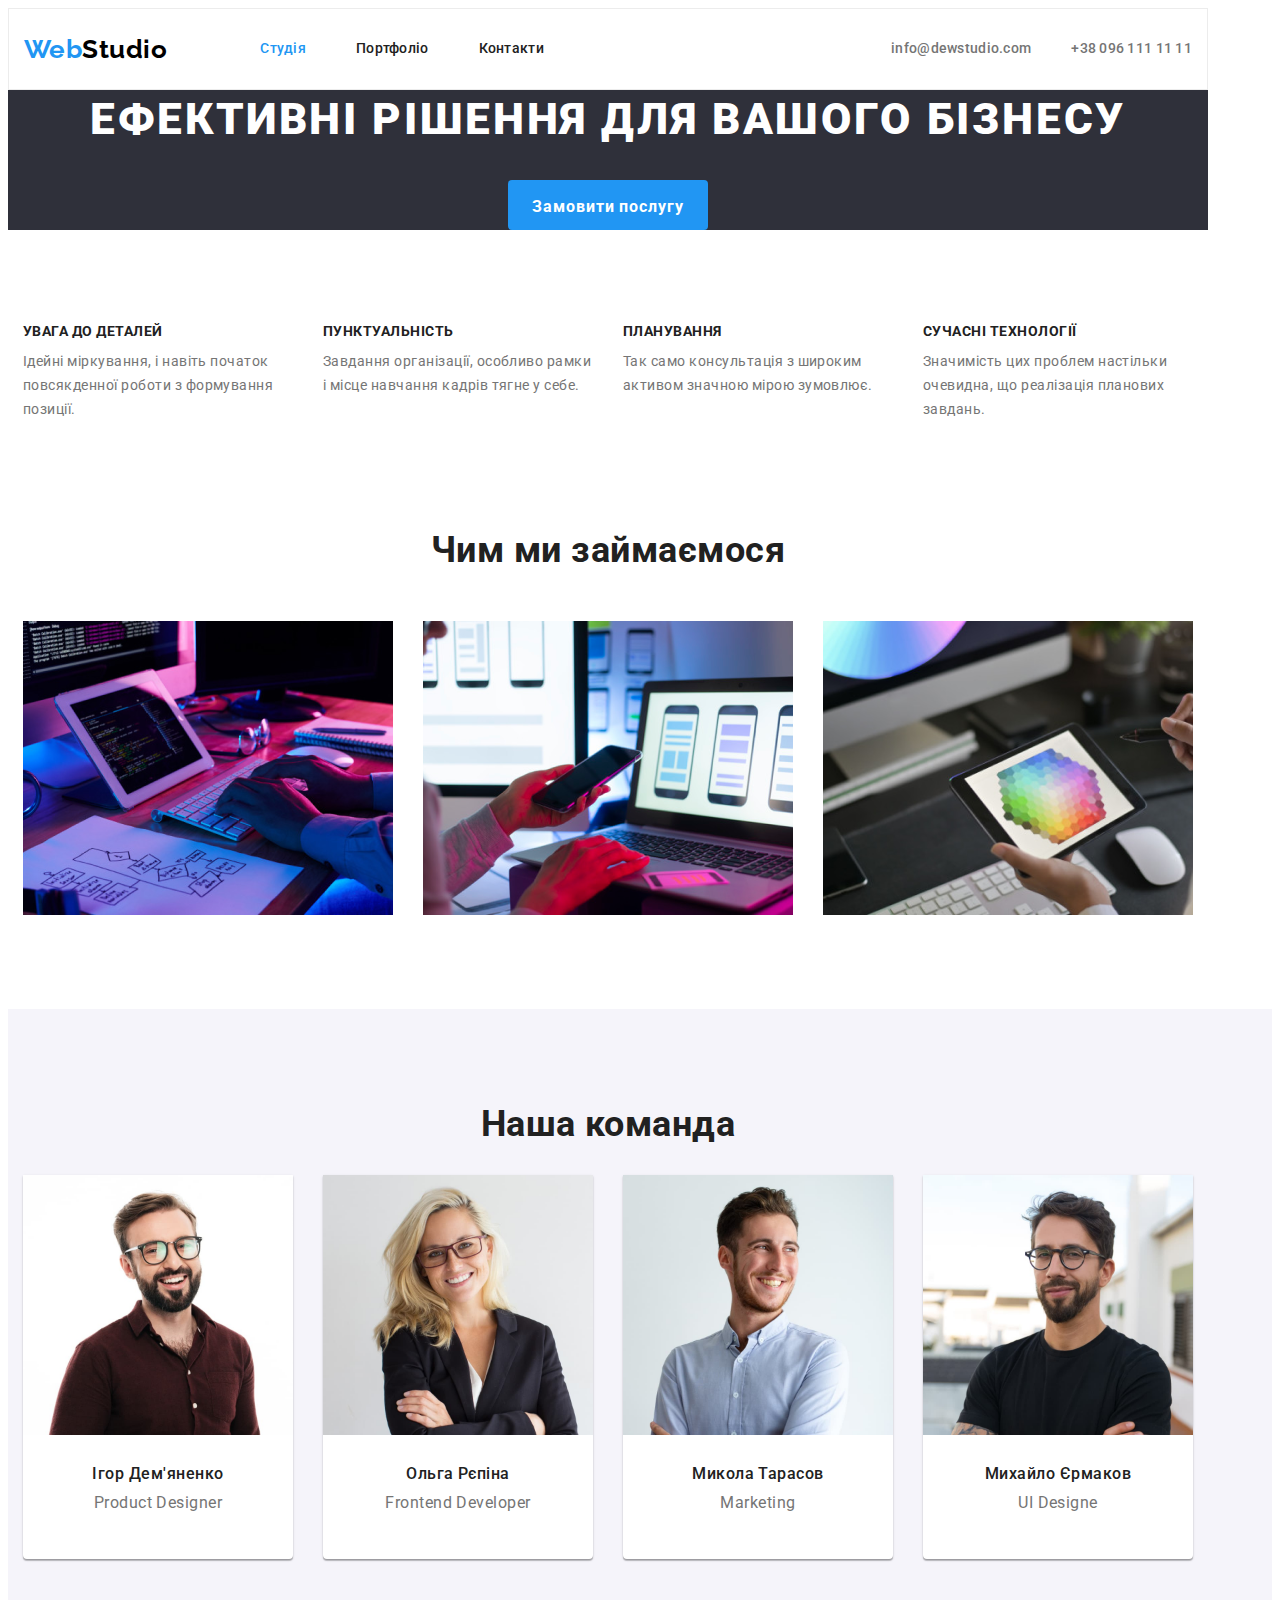
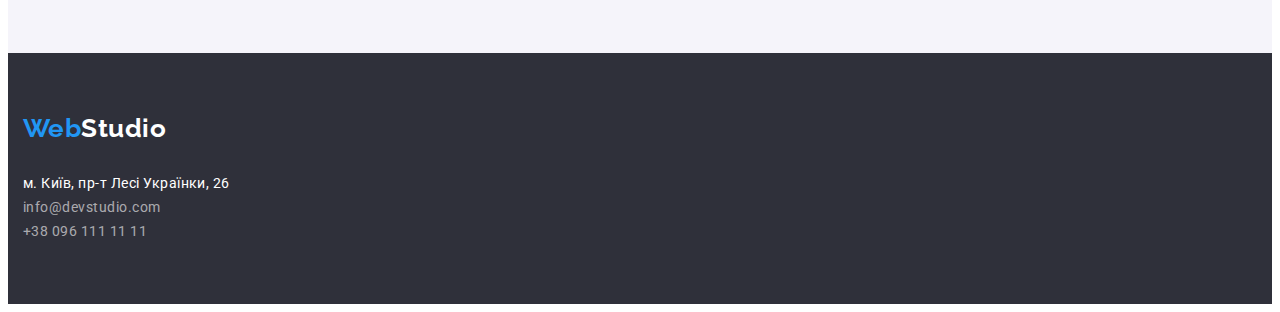
==== commit b612e503: "задает параметры фильтрам" ====
--- a/index.html
+++ b/index.html
@@ -21,7 +21,7 @@
     <link rel="stylesheet" href="./css/styles.css" />
   </head>
   <body>
-    <header>
+    <header class="section page-header">
       <div class="container page-header">
         <nav class="nav-flex">
           <a href="./index.html" class="logo">Web<span class="logo-nav">Studio</span></a>
--- a/css/styles.css
+++ b/css/styles.css
@@ -74,7 +74,11 @@
 }
 /* логотип */
 
-.page-header {
+.section .page-header {
+border: 1px solid #ECECEC;
+}
+
+.container.page-header {
     display: flex;
     align-items: center;
 }
@@ -376,7 +380,23 @@
 
 /* Фільтри */
 
-
+.container.portfolio {
+    padding-top: 94px;
+    padding-bottom: 94px;
+}
+
+.filters.list {
+    display: flex;
+    justify-content: center;
+    margin-bottom: 50px;
+}
+.filters.list .item {
+    margin-right: 8px;
+
+}
+.filters.list .item:last-child {
+margin-right: 0px;
+}
 
 .filter-button {
     background-color: var(--alternative-background-color);
@@ -387,9 +407,11 @@
     line-height: 1.62;
     text-align: center;
     letter-spacing: 0.03em;
+    border-radius: 4px;
     border: transparent;
     cursor:pointer;
     }
+
 
 .filter-button:hover,
 .filter-button:focus {
@@ -399,8 +421,13 @@
 
 /* Проекты */
 
-
-
+.project-flex {
+    display: flex;
+    flex-wrap: wrap;
+}
+/* .project.list img {
+    display: block; */
+/* } */
 .projects-title {
     color:  var(--title-text-color);
 }
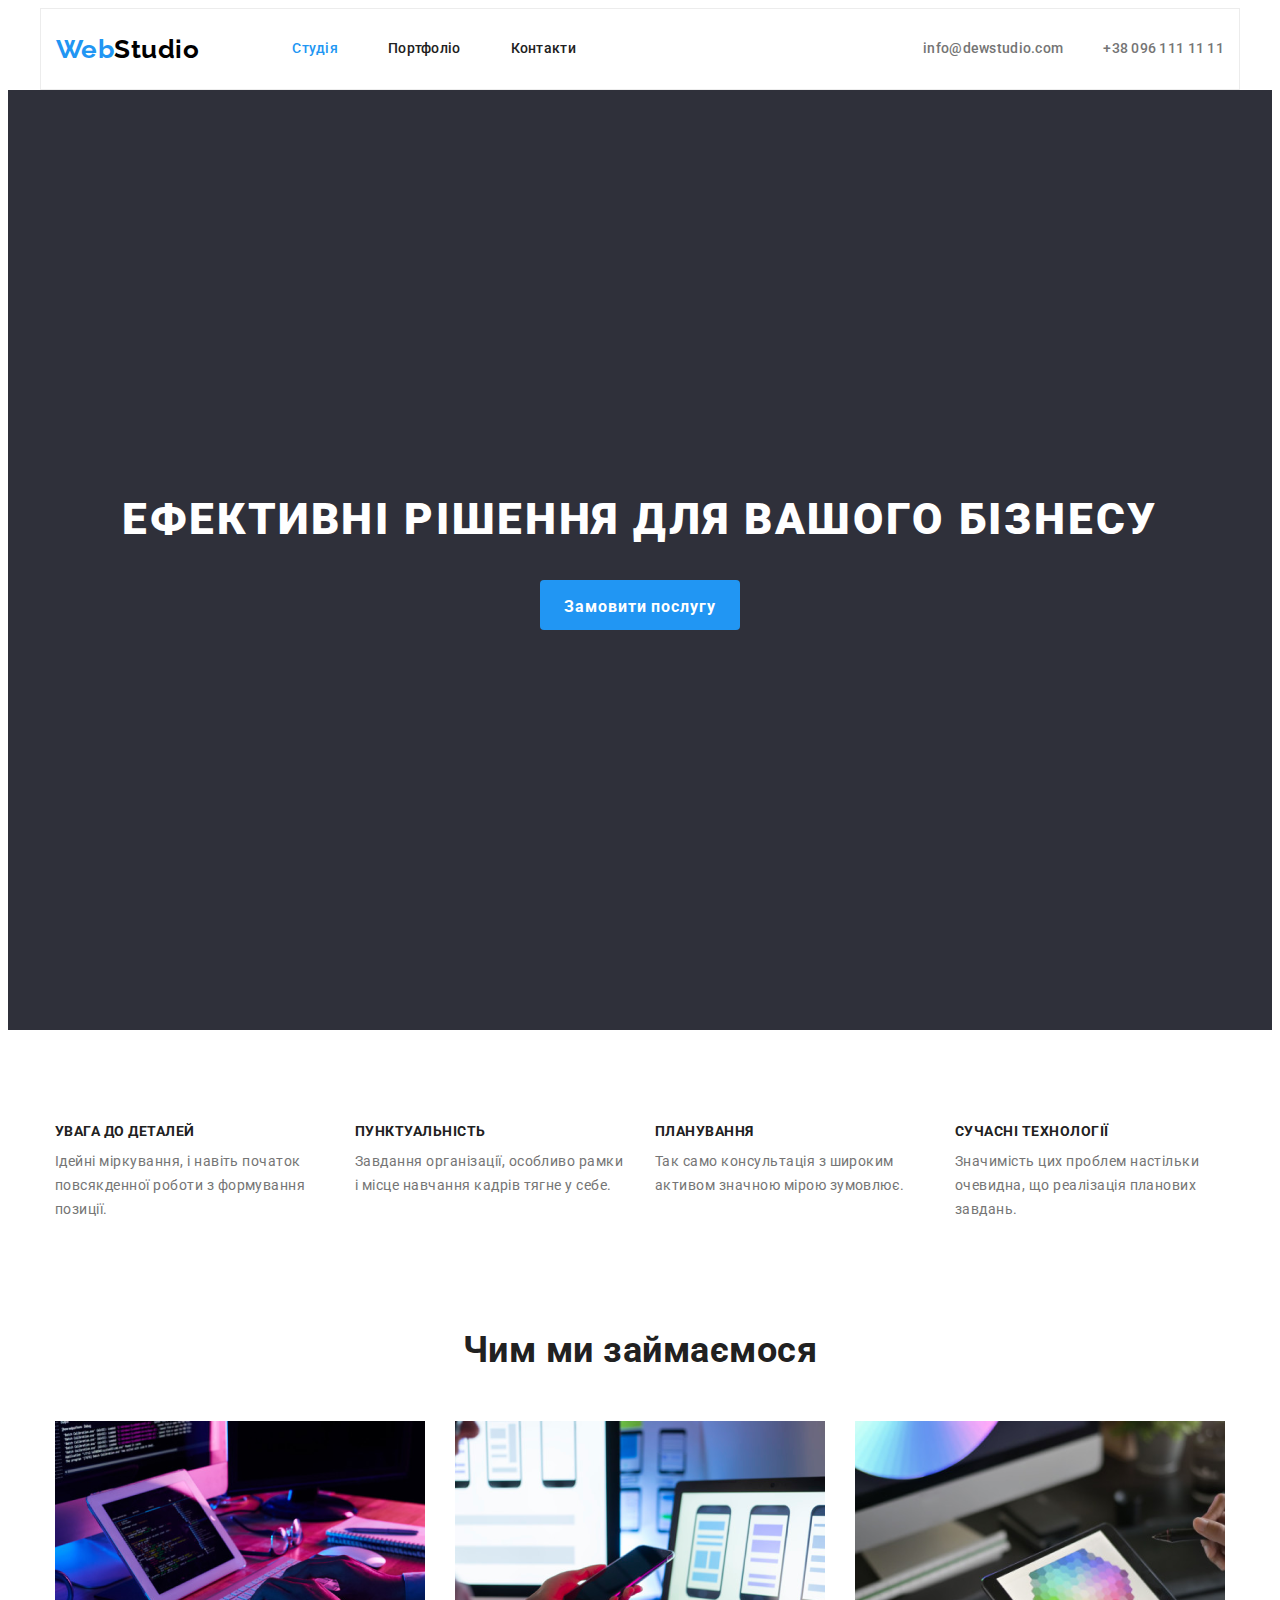
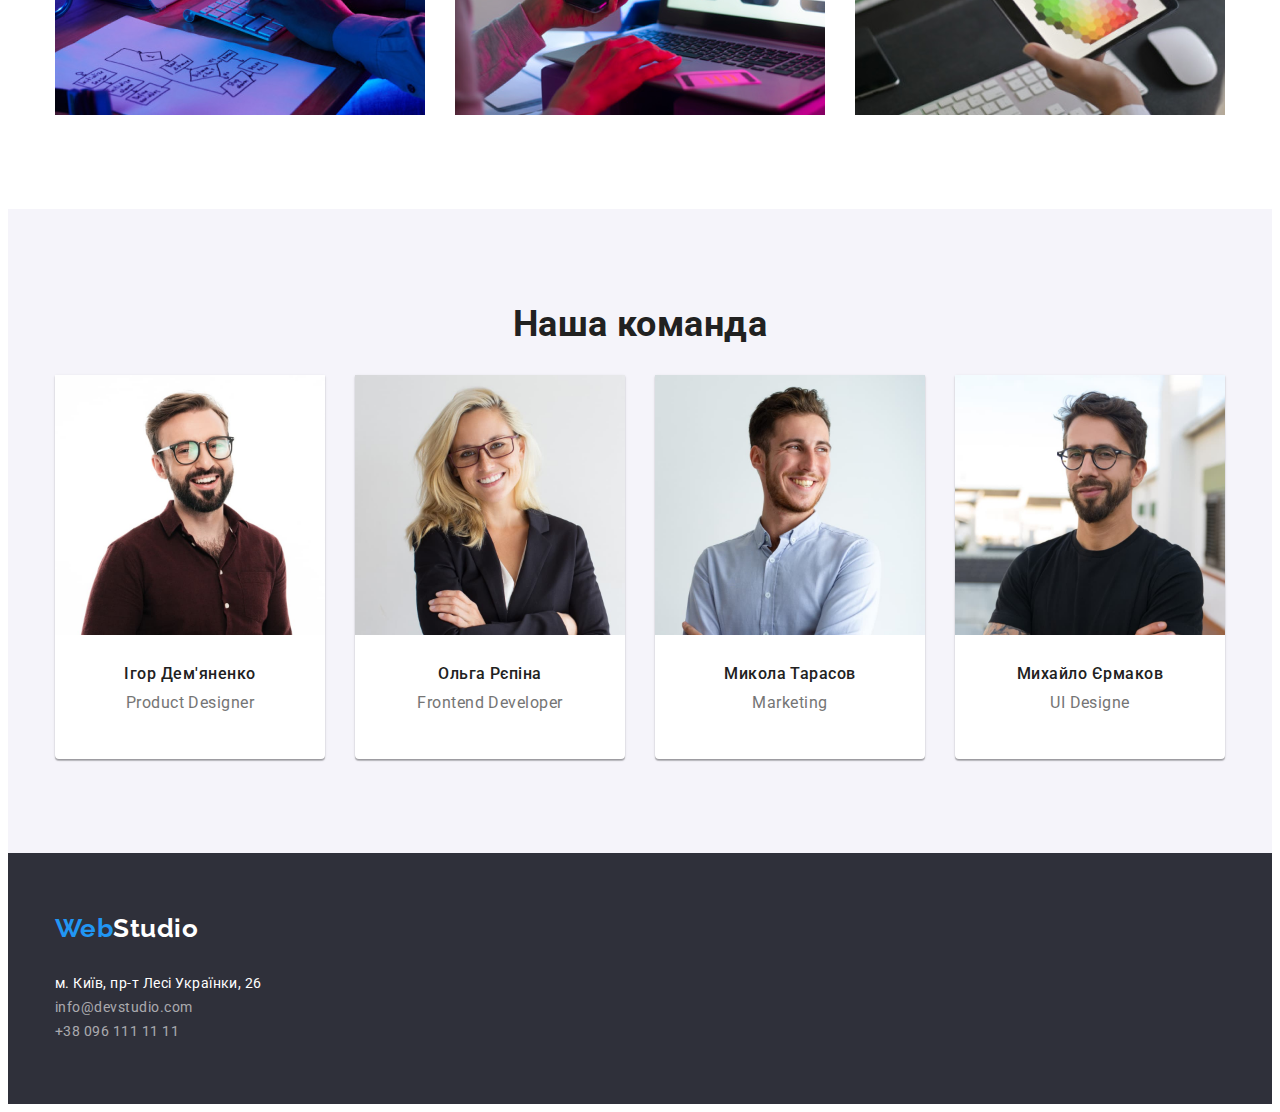
==== commit 5c7a1df1: "добавляет марджин авто для контейниров и паддинг для героя" ====
--- a/index.html
+++ b/index.html
@@ -43,7 +43,7 @@
     </header>
     <main>
       <section class="hero section">
-        <div class="container">
+        <div class="container hero">
           <h1 class="hero-title">Ефективні рішення для вашого бізнесу</h1>
           <button type="button" class="hero-button">Замовити послугу</button>
         </div>
--- a/css/styles.css
+++ b/css/styles.css
@@ -35,8 +35,8 @@
 /* Класс для обнуления базовых свойств у списков (ul) */
 .list {
     list-style: none;
-    padding-left: 0;
-    margin: 0;
+    padding-left: 0px;
+    margin: 0px;
 }
 
 /* Класс для обнуления базовых свойств у ссылок */
@@ -71,6 +71,8 @@
    width: 1200px; 
    padding-left: 15px;
    padding-right: 15px;
+   margin-left: auto;
+   margin-right: auto;
 }
 /* логотип */
 
@@ -166,9 +168,13 @@
     /* Герой */
 
 .hero {
+    padding-top: 200px;
+    padding-bottom: 200px;
+    
     background-color: var(--secondary-background-color);
-    display: inline-block;
-    text-align: center;
+    display: block;
+    text-align: center;
+
 }
 
 .hero-title {
@@ -393,12 +399,15 @@
 .filters.list .item {
     margin-right: 8px;
 
+
 }
 .filters.list .item:last-child {
 margin-right: 0px;
 }
 
 .filter-button {
+    padding: 6px 22px;
+    
     background-color: var(--alternative-background-color);
     color: var(--title-text-color);
     font-family: inherit;
@@ -425,9 +434,40 @@
     display: flex;
     flex-wrap: wrap;
 }
-/* .project.list img {
-    display: block; */
-/* } */
+
+.project.list .item {
+    display: block;
+    margin-right: 30px;
+    margin-bottom: 30px;
+    width: 370px;
+}
+ .project.list .item:nth-child(3n) {
+    margin-right: 0px;
+ }
+
+.project.list .item:nth-last-child(-n + 3) {
+    margin-bottom: 0px;
+}
+
+.project-cards {
+    padding: 20px 24px;
+    border: 1px solid #EEEEEE;
+}
+
 .projects-title {
+    margin-bottom: 4px;
+    
     color:  var(--title-text-color);
-}
+    font-weight: 700;
+    font-size: 18px;
+    line-height: 2;    
+    letter-spacing: 0.06em;
+
+}
+
+.project-text {
+    margin-bottom: 0px;
+    font-size: 16px;
+    line-height: 1.88;
+    
+}
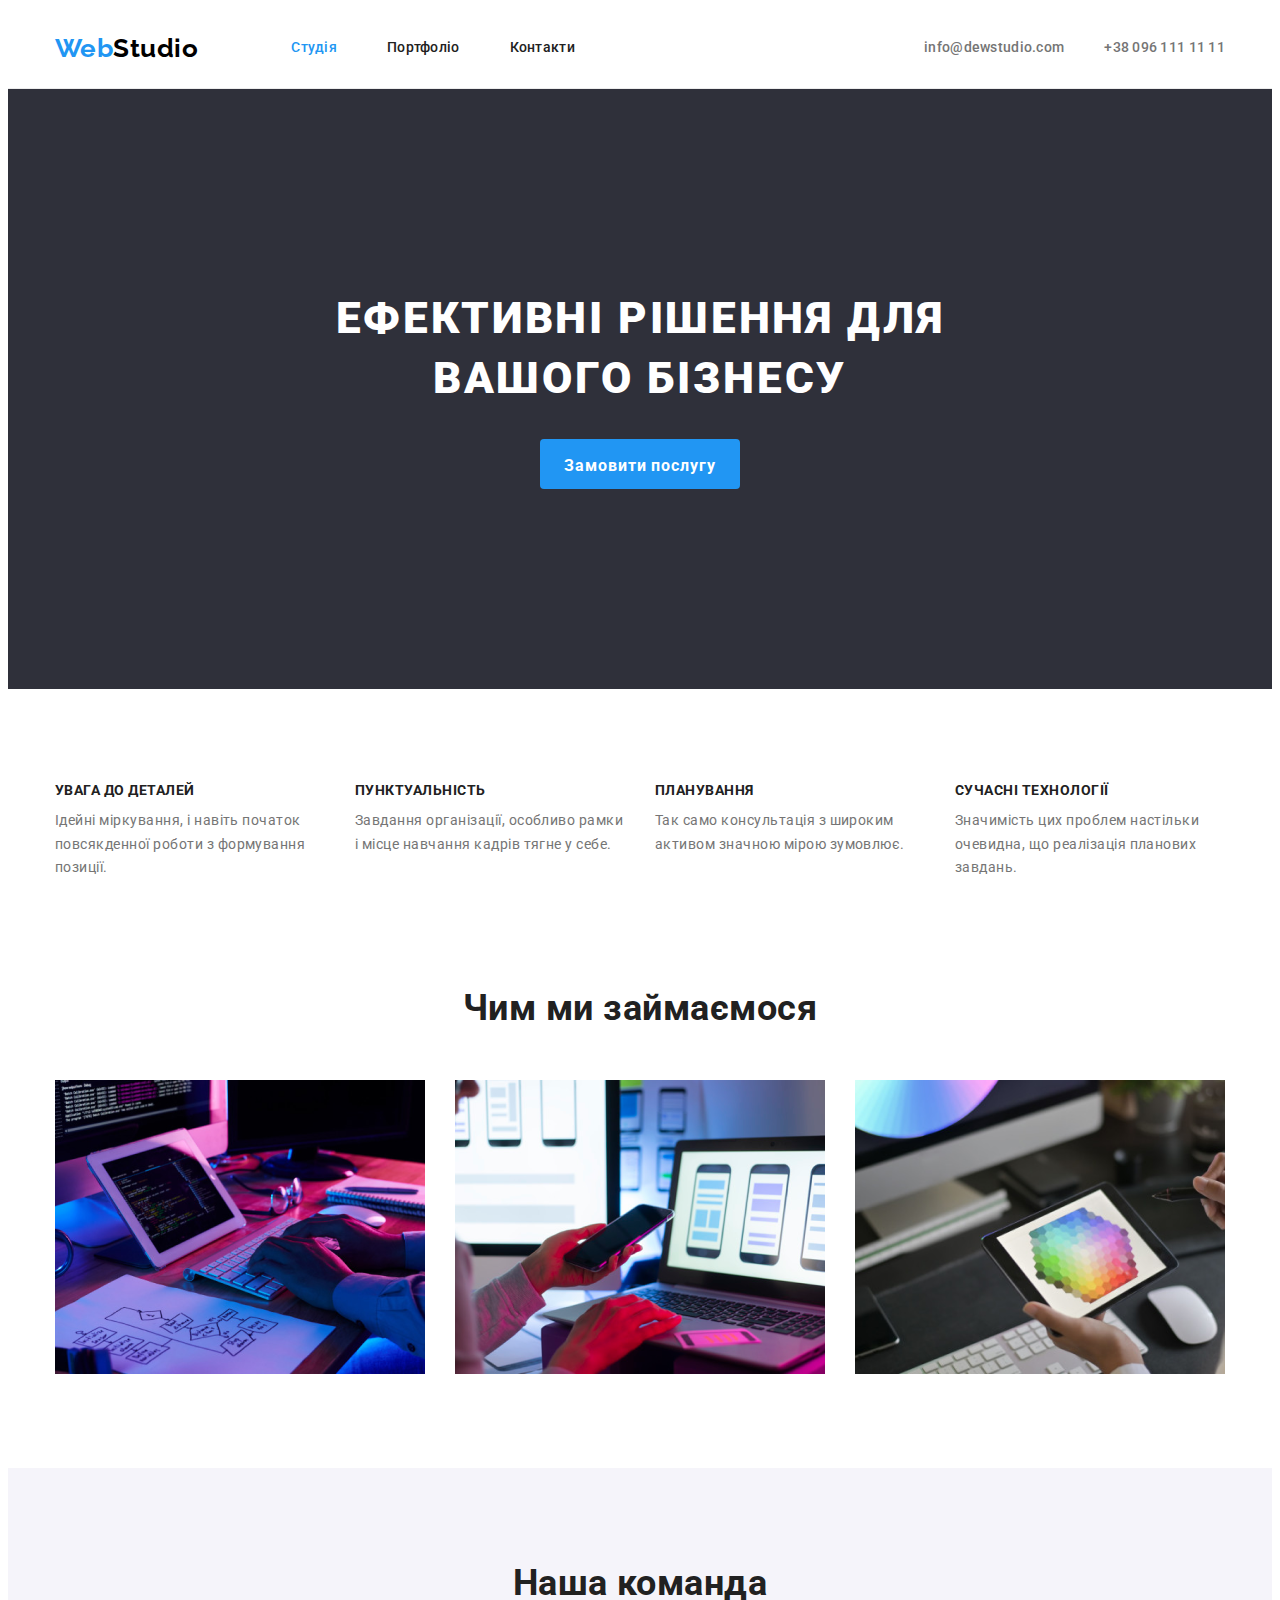
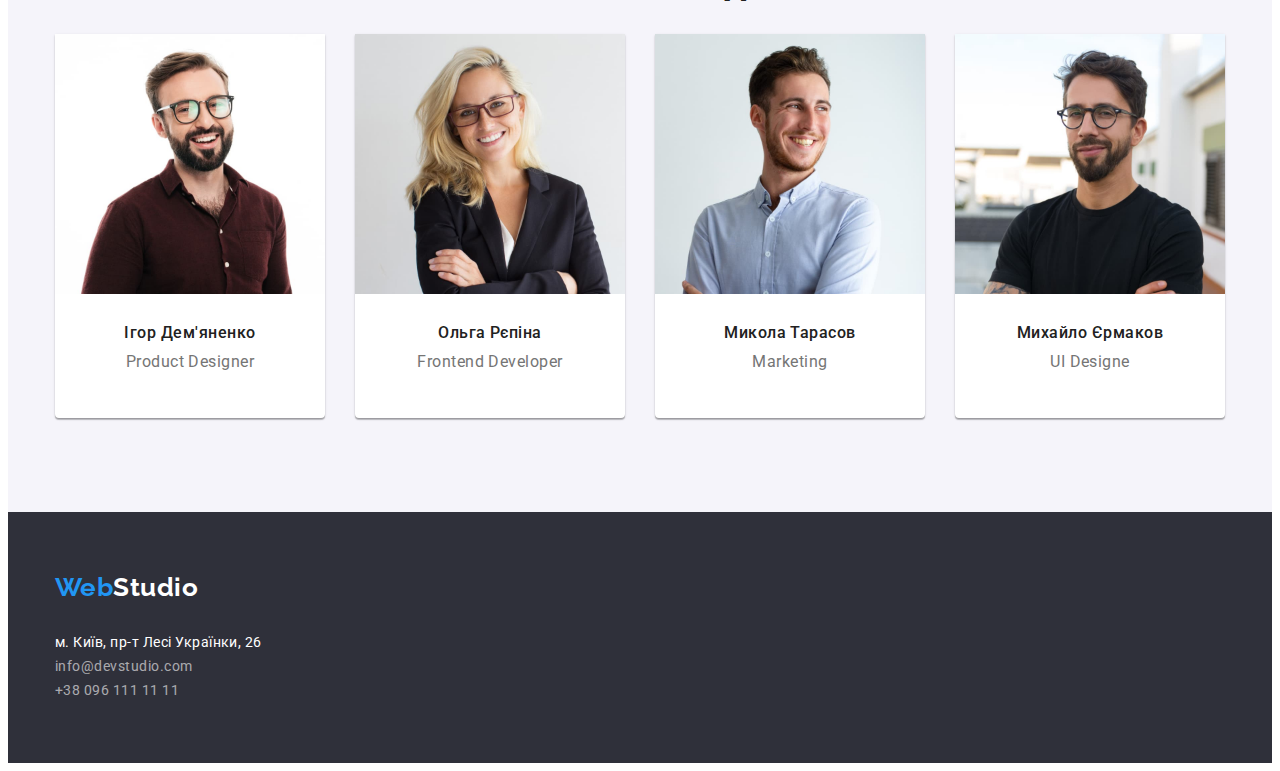
==== commit 1ab5ed32: "задает только нижнюю рамку и разбивает заголовок на 2 ряда" ====
--- a/index.html
+++ b/index.html
@@ -22,7 +22,7 @@
   </head>
   <body>
     <header class="section page-header">
-      <div class="container page-header">
+      <div class="container">
         <nav class="nav-flex">
           <a href="./index.html" class="logo">Web<span class="logo-nav">Studio</span></a>
           <ul class="nav list">
@@ -43,8 +43,8 @@
     </header>
     <main>
       <section class="hero section">
-        <div class="container hero">
-          <h1 class="hero-title">Ефективні рішення для вашого бізнесу</h1>
+        <div class="container">
+          <h1 class="hero-title">Ефективні рішення для <br/> вашого бізнесу</h1>
           <button type="button" class="hero-button">Замовити послугу</button>
         </div>
       </section>
--- a/css/styles.css
+++ b/css/styles.css
@@ -76,11 +76,11 @@
 }
 /* логотип */
 
-.section .page-header {
-border: 1px solid #ECECEC;
-}
-
-.container.page-header {
+.page-header {
+border-bottom: 1px solid #ECECEC;
+}
+
+.page-header .container{
     display: flex;
     align-items: center;
 }
